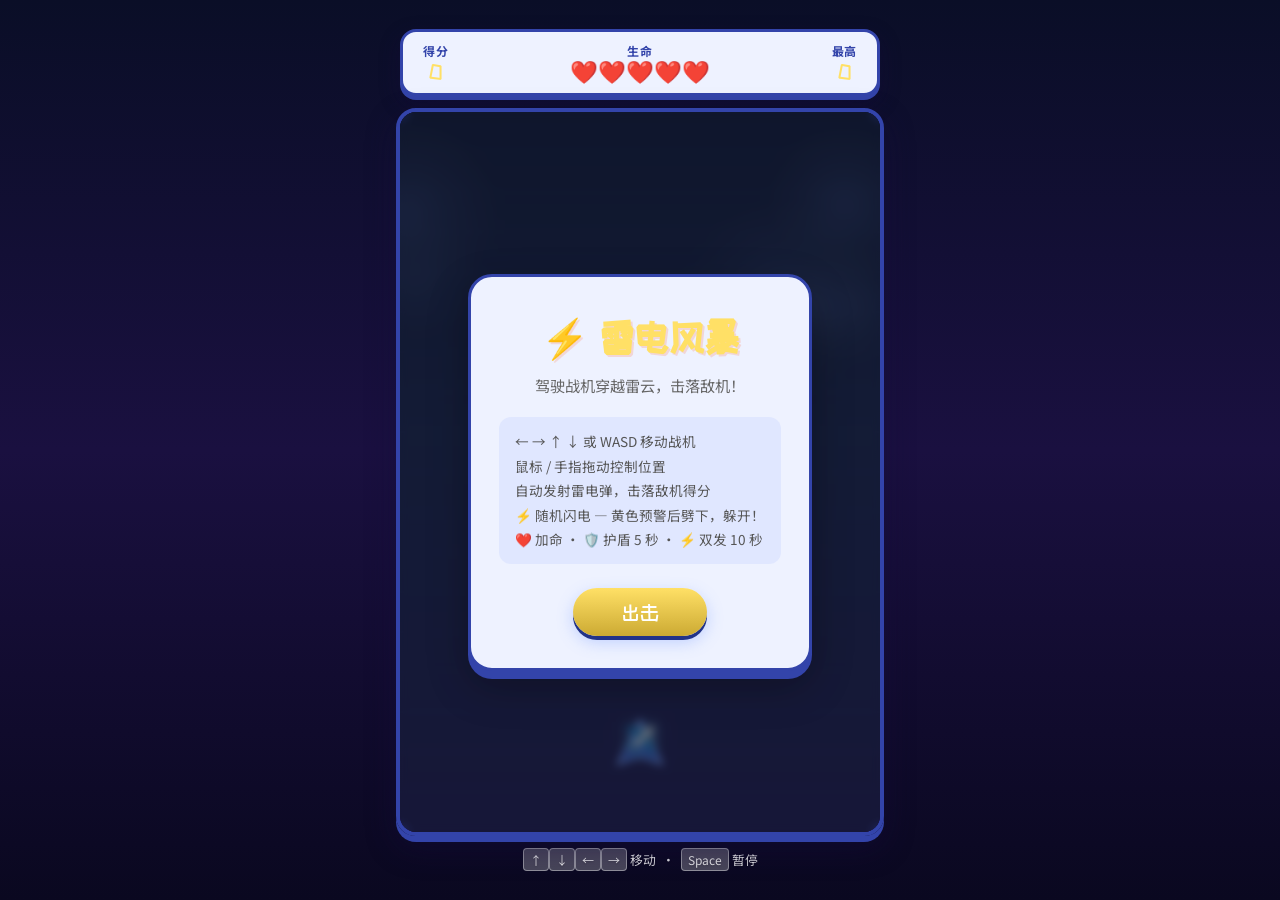
==== leidian/index.html @ 183c829e "fix: leidian" ====
<!DOCTYPE html>
<html lang="zh-CN">
<head>
  <meta charset="UTF-8">
  <meta name="viewport" content="width=device-width, initial-scale=1.0, user-scalable=no">
  <title>雷电风暴 · Thunder Strike</title>
  <link rel="preconnect" href="https://fonts.googleapis.com">
  <link rel="preconnect" href="https://fonts.gstatic.com" crossorigin>
  <link href="https://fonts.googleapis.com/css2?family=ZCOOL+KuaiLe&family=Noto+Sans+SC:wght@400;700&display=swap" rel="stylesheet">
  <link rel="stylesheet" href="style.css">
</head>
<body>
  <div id="app">
    <header class="hud">
      <div class="hud-item">
        <span class="hud-label">得分</span>
        <span id="score" class="hud-value">0</span>
      </div>
      <div class="hud-item">
        <span class="hud-label">生命</span>
        <span id="lives" class="hud-value">❤️❤️❤️❤️❤️</span>
      </div>
      <div class="hud-item">
        <span class="hud-label">最高</span>
        <span id="highscore" class="hud-value">0</span>
      </div>
    </header>

    <div class="canvas-wrap">
      <canvas id="game" width="480" height="720"></canvas>

      <div id="overlay-start" class="overlay">
        <div class="overlay-card">
          <h1>⚡ 雷电风暴</h1>
          <p class="subtitle">驾驶战机穿越雷云，击落敌机！</p>
          <ul class="tips">
            <li>← → ↑ ↓ 或 WASD 移动战机</li>
            <li>鼠标 / 手指拖动控制位置</li>
            <li>自动发射雷电弹，击落敌机得分</li>
            <li>⚡ 随机闪电 — 黄色预警后劈下，躲开！</li>
            <li>❤️ 加命 · 🛡️ 护盾 5 秒 · ⚡ 双发 10 秒</li>
          </ul>
          <button id="btn-start" class="btn-primary">出击</button>
        </div>
      </div>

      <div id="overlay-pause" class="overlay hidden">
        <div class="overlay-card">
          <h2 class="overlay-title">暂停</h2>
          <button id="btn-resume" class="btn-primary">继续</button>
        </div>
      </div>

      <div id="overlay-gameover" class="overlay hidden">
        <div class="overlay-card overlay-card--gameover">
          <h2 class="overlay-title">游戏结束</h2>
          <div class="score-panel">
            <span class="score-label">本次得分</span>
            <span id="final-score" class="score-number">0</span>
          </div>
          <div id="new-record" class="record-badge hidden">🎉 新纪录</div>
          <button id="btn-restart" class="btn-primary">再来一局</button>
        </div>
      </div>
    </div>

    <footer class="controls-hint">
      <kbd>↑</kbd><kbd>↓</kbd><kbd>←</kbd><kbd>→</kbd> 移动 &nbsp;·&nbsp; <kbd>Space</kbd> 暂停
    </footer>
  </div>

  <script src="game.js"></script>
</body>
</html>
---- leidian/style.css ----
*,
*::before,
*::after {
  box-sizing: border-box;
  margin: 0;
  padding: 0;
}

:root {
  --sky-top: #0a0e27;
  --sky-bottom: #1a1040;
  --grass: #141b3d;
  --grass-dark: #0a0820;
  --wood: #3344aa;
  --wood-light: #6677cc;
  --cream: #eef2ff;
  --accent: #ffe066;
  --accent-dark: #ccaa33;
  --shadow: rgba(20, 10, 60, 0.45);
  --font-display: 'ZCOOL KuaiLe', cursive;
  --font-body: 'Noto Sans SC', sans-serif;
}

html, body {
  height: 100%;
  overflow: hidden;
}

body {
  font-family: var(--font-body);
  background: linear-gradient(180deg, var(--sky-top) 0%, var(--sky-bottom) 50%, #0a0820 100%);
  display: flex;
  align-items: center;
  justify-content: center;
  min-height: 100dvh;
}

#app {
  display: flex;
  flex-direction: column;
  align-items: center;
  gap: 12px;
  padding: 16px;
  width: 100%;
  max-width: 520px;
}

.hud {
  display: flex;
  justify-content: space-between;
  width: 100%;
  max-width: 480px;
  background: var(--cream);
  border: 3px solid var(--wood);
  border-radius: 16px;
  padding: 10px 20px;
  box-shadow: 0 4px 0 var(--wood), 0 8px 20px var(--shadow);
}

.hud-item {
  display: flex;
  flex-direction: column;
  align-items: center;
  gap: 2px;
}

.hud-label {
  font-size: 0.75rem;
  color: var(--wood);
  font-weight: 700;
  letter-spacing: 0.05em;
}

.hud-value {
  font-family: var(--font-display);
  font-size: 1.4rem;
  color: var(--accent);
  line-height: 1;
}

.canvas-wrap {
  position: relative;
  border: 4px solid var(--wood);
  border-radius: 20px;
  overflow: hidden;
  box-shadow:
    0 6px 0 var(--wood),
    0 12px 30px var(--shadow),
    inset 0 0 60px rgba(255, 255, 255, 0.15);
  line-height: 0;
}

#game {
  display: block;
  width: 100%;
  max-width: 480px;
  height: auto;
  touch-action: none;
  cursor: none;
}

.overlay {
  position: absolute;
  inset: 0;
  display: flex;
  align-items: center;
  justify-content: center;
  background: rgba(20, 30, 50, 0.55);
  backdrop-filter: blur(4px);
  z-index: 10;
  transition: opacity 0.3s ease;
  line-height: 1.5;
}

.overlay.hidden {
  display: none;
}

.overlay-card {
  background: var(--cream);
  border: 3px solid var(--wood);
  border-radius: 24px;
  padding: 32px 28px;
  text-align: center;
  max-width: 90%;
  min-width: 240px;
  box-shadow: 0 8px 0 var(--wood), 0 16px 40px rgba(0, 0, 0, 0.3);
  animation: popIn 0.4s cubic-bezier(0.34, 1.56, 0.64, 1);
  display: flex;
  flex-direction: column;
  align-items: center;
  gap: 0;
}

.overlay-title {
  font-family: var(--font-display);
  font-size: 1.75rem;
  color: var(--wood);
  margin: 0 0 20px;
  line-height: 1.2;
}

@keyframes popIn {
  from {
    opacity: 0;
    transform: scale(0.8) translateY(20px);
  }
  to {
    opacity: 1;
    transform: scale(1) translateY(0);
  }
}

.overlay-card h1 {
  font-family: var(--font-display);
  font-size: 2.4rem;
  color: var(--accent);
  margin-bottom: 8px;
  text-shadow: 2px 2px 0 rgba(255, 107, 53, 0.2);
}

.overlay-card h2:not(.overlay-title) {
  font-family: var(--font-display);
  font-size: 2rem;
  color: var(--wood);
  margin: 0 0 20px;
  line-height: 1.2;
}

.subtitle {
  color: #666;
  font-size: 0.95rem;
  margin-bottom: 20px;
}

.tips {
  list-style: none;
  text-align: left;
  font-size: 0.85rem;
  color: #555;
  line-height: 1.8;
  margin-bottom: 24px;
  padding: 12px 16px;
  background: rgba(100, 140, 255, 0.1);
  border-radius: 12px;
}

.btn-primary {
  font-family: var(--font-display);
  font-size: 1.3rem;
  color: white;
  background: linear-gradient(180deg, var(--accent) 0%, var(--accent-dark) 100%);
  border: none;
  border-radius: 50px;
  padding: 14px 48px;
  cursor: pointer;
  box-shadow: 0 4px 0 #223388, 0 6px 16px rgba(100, 140, 255, 0.35);
  transition: transform 0.1s, box-shadow 0.1s;
}

.btn-primary:hover {
  transform: translateY(-2px);
  box-shadow: 0 6px 0 #223388, 0 10px 24px rgba(100, 140, 255, 0.45);
}

.btn-primary:active {
  transform: translateY(2px);
  box-shadow: 0 2px 0 #223388;
}

.overlay-card--gameover {
  padding: 28px 32px 32px;
}

.score-panel {
  display: flex;
  flex-direction: column;
  align-items: center;
  gap: 4px;
  width: 100%;
  padding: 16px 20px;
  margin-bottom: 16px;
  background: rgba(255, 224, 102, 0.12);
  border: 2px dashed rgba(139, 90, 43, 0.25);
  border-radius: 16px;
}

.score-label {
  font-size: 0.85rem;
  font-weight: 700;
  color: var(--wood);
  letter-spacing: 0.08em;
  line-height: 1.4;
}

.score-number {
  font-family: var(--font-display);
  font-size: 3rem;
  color: var(--accent);
  line-height: 1.1;
}

.record-badge {
  display: inline-block;
  font-family: var(--font-display);
  font-size: 1rem;
  color: #c47d00;
  background: linear-gradient(180deg, #fff3c4 0%, #ffe08a 100%);
  border: 2px solid #f5a623;
  border-radius: 999px;
  padding: 6px 18px;
  margin-bottom: 20px;
  line-height: 1.4;
  animation: badgePulse 1.2s ease infinite alternate;
}

.record-badge.hidden {
  display: none;
}

@keyframes badgePulse {
  from {
    box-shadow: 0 0 0 0 rgba(245, 166, 35, 0.4);
  }
  to {
    box-shadow: 0 0 0 8px rgba(245, 166, 35, 0);
  }
}

.overlay-card--gameover .btn-primary {
  width: 100%;
  margin-top: 4px;
}

.controls-hint {
  font-size: 0.8rem;
  color: rgba(255, 255, 255, 0.85);
  text-shadow: 0 1px 2px rgba(0, 0, 0, 0.2);
}

.controls-hint kbd {
  display: inline-block;
  background: rgba(255, 255, 255, 0.25);
  border: 1px solid rgba(255, 255, 255, 0.4);
  border-radius: 4px;
  padding: 2px 6px;
  font-family: var(--font-body);
  font-size: 0.75rem;
}

@keyframes shake {
  0%, 100% { transform: translateX(0); }
  20% { transform: translateX(-6px); }
  40% { transform: translateX(6px); }
  60% { transform: translateX(-4px); }
  80% { transform: translateX(4px); }
}

.canvas-wrap.shake,
#game.shake {
  animation: shake 0.3s ease;
}

@media (max-width: 520px) {
  .hud-value {
    font-size: 1.1rem;
  }

  .overlay-card h1 {
    font-size: 2rem;
  }

  .controls-hint {
    display: none;
  }
}
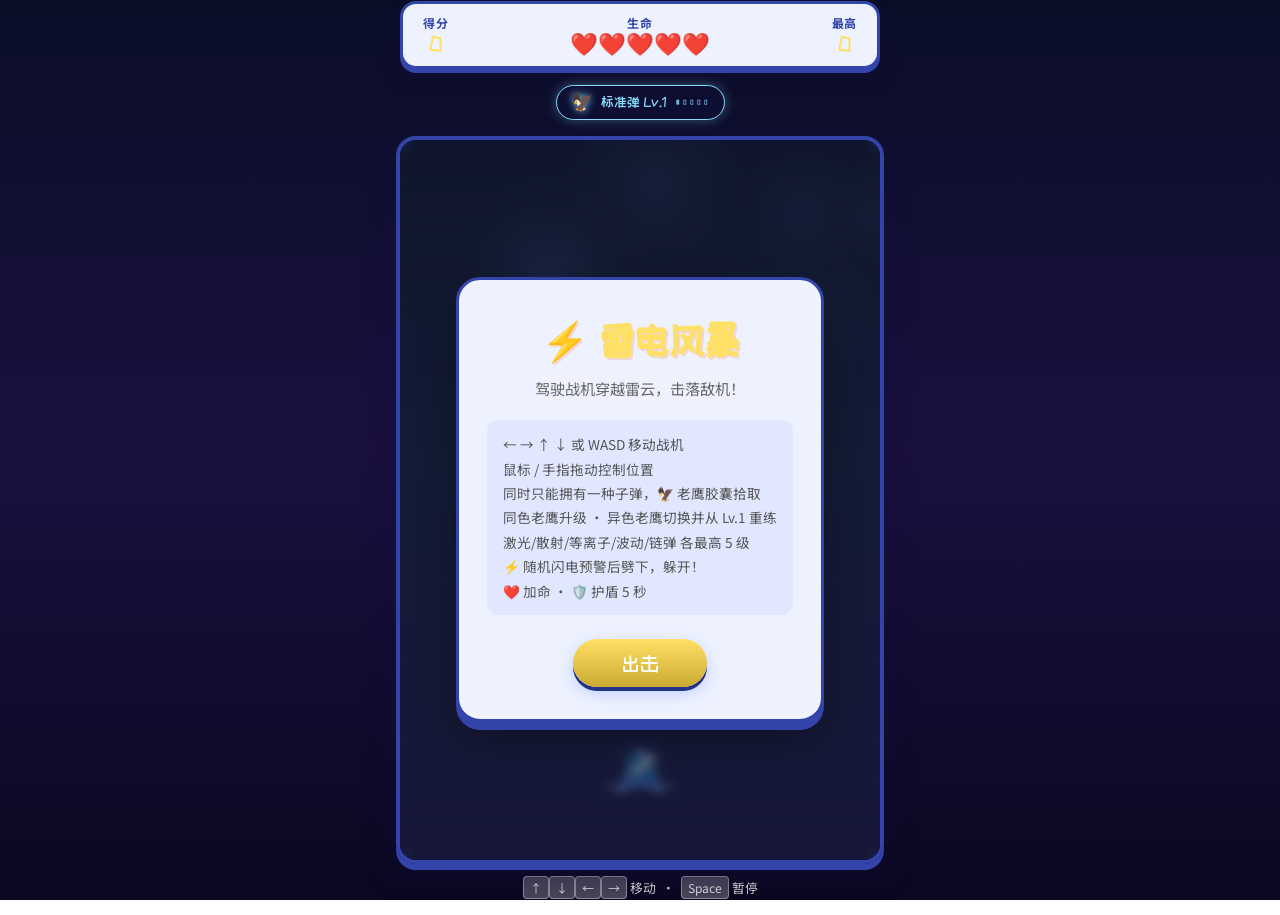
==== commit ed264f28: "feat(leidian): add single-weapon upgrade system with eagle pickups Switching bullet types resets to " ====
--- a/leidian/index.html
+++ b/leidian/index.html
@@ -26,6 +26,8 @@
       </div>
     </header>
 
+    <div id="weapons" class="weapons-bar"></div>
+
     <div class="canvas-wrap">
       <canvas id="game" width="480" height="720"></canvas>
 
@@ -36,9 +38,11 @@
           <ul class="tips">
             <li>← → ↑ ↓ 或 WASD 移动战机</li>
             <li>鼠标 / 手指拖动控制位置</li>
-            <li>自动发射雷电弹，击落敌机得分</li>
-            <li>⚡ 随机闪电 — 黄色预警后劈下，躲开！</li>
-            <li>❤️ 加命 · 🛡️ 护盾 5 秒 · ⚡ 双发 10 秒</li>
+            <li>同时只能拥有一种子弹，🦅 老鹰胶囊拾取</li>
+            <li>同色老鹰升级 · 异色老鹰切换并从 Lv.1 重练</li>
+            <li>激光/散射/等离子/波动/链弹 各最高 5 级</li>
+            <li>⚡ 随机闪电预警后劈下，躲开！</li>
+            <li>❤️ 加命 · 🛡️ 护盾 5 秒</li>
           </ul>
           <button id="btn-start" class="btn-primary">出击</button>
         </div>
--- a/leidian/style.css
+++ b/leidian/style.css
@@ -78,6 +78,47 @@
   line-height: 1;
 }
 
+.weapons-bar {
+  display: flex;
+  flex-wrap: wrap;
+  gap: 6px;
+  justify-content: center;
+  width: 100%;
+  max-width: 480px;
+  min-height: 28px;
+  padding: 4px 8px;
+}
+
+.weapon-tag {
+  font-family: var(--font-display);
+  font-size: 0.85rem;
+  color: var(--wc, var(--accent));
+  background: rgba(20, 20, 60, 0.08);
+  border: 1.5px solid var(--wc, var(--accent));
+  border-radius: 999px;
+  padding: 4px 14px;
+  line-height: 1.4;
+  display: inline-flex;
+  align-items: center;
+  gap: 8px;
+}
+
+.weapon-active {
+  background: rgba(20, 20, 80, 0.12);
+  box-shadow: 0 0 12px color-mix(in srgb, var(--wc) 35%, transparent);
+}
+
+.weapon-eagle {
+  font-size: 1.1rem;
+  filter: drop-shadow(0 0 4px var(--wc));
+}
+
+.weapon-bars {
+  font-size: 0.7rem;
+  letter-spacing: 1px;
+  opacity: 0.85;
+}
+
 .canvas-wrap {
   position: relative;
   border: 4px solid var(--wood);
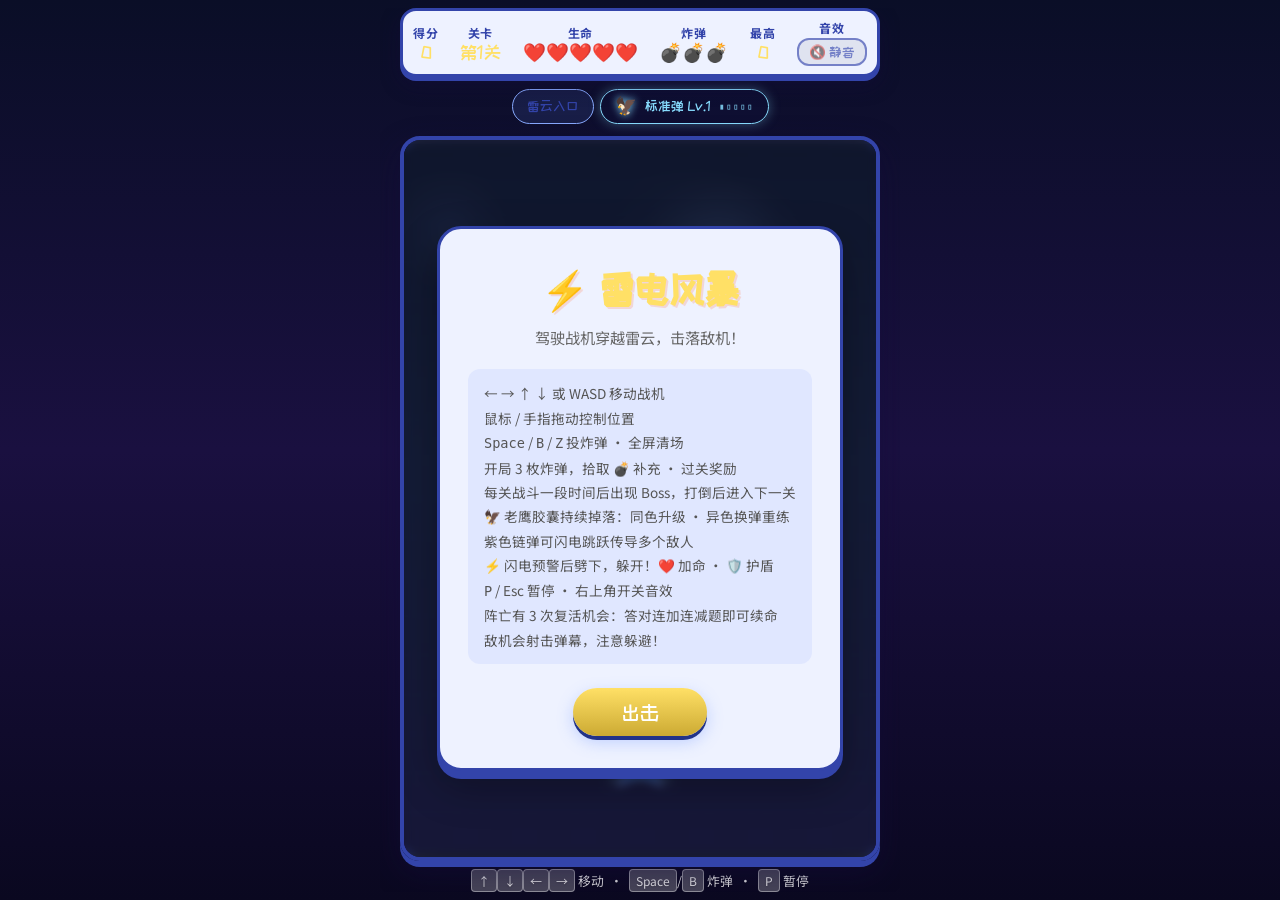
==== commit f51f6ade: "feat(leidian): ship combat loop with audio, bombs, bosses, and revive quizzes Add Web Audio SFX/BGM," ====
--- a/leidian/index.html
+++ b/leidian/index.html
@@ -17,12 +17,24 @@
         <span id="score" class="hud-value">0</span>
       </div>
       <div class="hud-item">
+        <span class="hud-label">关卡</span>
+        <span id="stage" class="hud-value" title="雷云入口">第1关</span>
+      </div>
+      <div class="hud-item">
         <span class="hud-label">生命</span>
         <span id="lives" class="hud-value">❤️❤️❤️❤️❤️</span>
       </div>
       <div class="hud-item">
+        <span class="hud-label">炸弹</span>
+        <span id="bombs" class="hud-value">💣💣💣</span>
+      </div>
+      <div class="hud-item">
         <span class="hud-label">最高</span>
         <span id="highscore" class="hud-value">0</span>
+      </div>
+      <div class="hud-item hud-item--mute">
+        <span class="hud-label">音效</span>
+        <button id="btn-mute" class="btn-mute muted" type="button" title="点击开启音效">🔇 静音</button>
       </div>
     </header>
 
@@ -30,6 +42,7 @@
 
     <div class="canvas-wrap">
       <canvas id="game" width="480" height="720"></canvas>
+      <button id="btn-bomb" class="btn-bomb" type="button" title="投炸弹" disabled>💣 3</button>
 
       <div id="overlay-start" class="overlay">
         <div class="overlay-card">
@@ -38,11 +51,15 @@
           <ul class="tips">
             <li>← → ↑ ↓ 或 WASD 移动战机</li>
             <li>鼠标 / 手指拖动控制位置</li>
-            <li>同时只能拥有一种子弹，🦅 老鹰胶囊拾取</li>
-            <li>同色老鹰升级 · 异色老鹰切换并从 Lv.1 重练</li>
-            <li>激光/散射/等离子/波动/链弹 各最高 5 级</li>
-            <li>⚡ 随机闪电预警后劈下，躲开！</li>
-            <li>❤️ 加命 · 🛡️ 护盾 5 秒</li>
+            <li><kbd>Space</kbd> / <kbd>B</kbd> / <kbd>Z</kbd> 投炸弹 · 全屏清场</li>
+            <li>开局 3 枚炸弹，拾取 💣 补充 · 过关奖励</li>
+            <li>每关战斗一段时间后出现 Boss，打倒后进入下一关</li>
+            <li>🦅 老鹰胶囊持续掉落：同色升级 · 异色换弹重练</li>
+            <li>紫色链弹可闪电跳跃传导多个敌人</li>
+            <li>⚡ 闪电预警后劈下，躲开！❤️ 加命 · 🛡️ 护盾</li>
+            <li><kbd>P</kbd> / Esc 暂停 · 右上角开关音效</li>
+            <li>阵亡有 3 次复活机会：答对连加连减题即可续命</li>
+            <li>敌机会射击弹幕，注意躲避！</li>
           </ul>
           <button id="btn-start" class="btn-primary">出击</button>
         </div>
@@ -52,6 +69,20 @@
         <div class="overlay-card">
           <h2 class="overlay-title">暂停</h2>
           <button id="btn-resume" class="btn-primary">继续</button>
+        </div>
+      </div>
+
+      <div id="overlay-revive" class="overlay hidden">
+        <div class="overlay-card overlay-card--revive">
+          <h2 class="overlay-title">最后机会！</h2>
+          <p class="revive-hint">答对这道连加连减题即可复活（每局共 3 次）</p>
+          <div id="revive-expr" class="revive-expr">1 + 2 - 3 = ?</div>
+          <form id="revive-form" class="revive-form" autocomplete="off">
+            <input id="revive-answer" class="revive-input" type="number" inputmode="numeric" placeholder="答案" required>
+            <button type="submit" class="btn-primary">复活</button>
+          </form>
+          <p id="revive-feedback" class="revive-feedback"></p>
+          <button id="btn-revive-skip" class="btn-secondary" type="button">放弃复活</button>
         </div>
       </div>
 
@@ -69,10 +100,12 @@
     </div>
 
     <footer class="controls-hint">
-      <kbd>↑</kbd><kbd>↓</kbd><kbd>←</kbd><kbd>→</kbd> 移动 &nbsp;·&nbsp; <kbd>Space</kbd> 暂停
+      <kbd>↑</kbd><kbd>↓</kbd><kbd>←</kbd><kbd>→</kbd> 移动 &nbsp;·&nbsp;
+      <kbd>Space</kbd>/<kbd>B</kbd> 炸弹 &nbsp;·&nbsp; <kbd>P</kbd> 暂停
     </footer>
   </div>
 
+  <script src="audio.js"></script>
   <script src="game.js"></script>
 </body>
 </html>
--- a/leidian/style.css
+++ b/leidian/style.css
@@ -30,31 +30,37 @@
   font-family: var(--font-body);
   background: linear-gradient(180deg, var(--sky-top) 0%, var(--sky-bottom) 50%, #0a0820 100%);
   display: flex;
-  align-items: center;
+  align-items: stretch;
   justify-content: center;
   min-height: 100dvh;
+  padding: max(8px, env(safe-area-inset-top)) 8px max(8px, env(safe-area-inset-bottom));
 }
 
 #app {
   display: flex;
   flex-direction: column;
   align-items: center;
-  gap: 12px;
-  padding: 16px;
+  gap: 8px;
   width: 100%;
   max-width: 520px;
+  height: 100%;
+  max-height: 100dvh;
+  overflow: hidden;
 }
 
 .hud {
   display: flex;
   justify-content: space-between;
+  align-items: center;
+  gap: 4px;
   width: 100%;
   max-width: 480px;
   background: var(--cream);
   border: 3px solid var(--wood);
   border-radius: 16px;
-  padding: 10px 20px;
+  padding: 8px 10px;
   box-shadow: 0 4px 0 var(--wood), 0 8px 20px var(--shadow);
+  flex-wrap: wrap;
 }
 
 .hud-item {
@@ -73,9 +79,84 @@
 
 .hud-value {
   font-family: var(--font-display);
-  font-size: 1.4rem;
+  font-size: 1.15rem;
   color: var(--accent);
   line-height: 1;
+  white-space: nowrap;
+}
+
+.hud-item--mute {
+  justify-content: center;
+}
+
+.btn-mute {
+  font-family: var(--font-display);
+  font-size: 0.85rem;
+  line-height: 1.2;
+  color: var(--wood);
+  background: rgba(51, 68, 170, 0.12);
+  border: 2px solid var(--wood);
+  border-radius: 12px;
+  padding: 4px 10px;
+  min-width: 52px;
+  cursor: pointer;
+  transition: transform 0.12s, background 0.15s, box-shadow 0.15s;
+  position: relative;
+  z-index: 100;
+  pointer-events: auto;
+  -webkit-tap-highlight-color: transparent;
+  touch-action: manipulation;
+}
+
+.btn-mute.sound-on {
+  background: rgba(100, 180, 255, 0.2);
+  box-shadow: 0 0 8px rgba(100, 180, 255, 0.35);
+}
+
+.btn-mute--tap {
+  transform: scale(0.92);
+  background: rgba(255, 224, 102, 0.35);
+}
+
+.btn-mute:hover {
+  transform: scale(1.05);
+}
+
+.btn-mute.muted {
+  opacity: 0.65;
+  background: rgba(80, 80, 100, 0.15);
+  box-shadow: none;
+}
+
+.sound-toast {
+  position: fixed;
+  top: 20%;
+  left: 50%;
+  transform: translate(-50%, -8px);
+  background: rgba(15, 20, 50, 0.92);
+  color: #ffe066;
+  font-family: var(--font-display);
+  font-size: 1.1rem;
+  padding: 10px 22px;
+  border-radius: 12px;
+  border: 2px solid #6677cc;
+  z-index: 9999;
+  pointer-events: none;
+  opacity: 0;
+  transition: opacity 0.2s, transform 0.2s;
+}
+
+.sound-toast.show {
+  opacity: 1;
+  transform: translate(-50%, 0);
+}
+
+.hud {
+  position: relative;
+  z-index: 50;
+  flex-shrink: 0;
+  width: 100%;
+  max-width: 480px;
 }
 
 .weapons-bar {
@@ -87,6 +168,7 @@
   max-width: 480px;
   min-height: 28px;
   padding: 4px 8px;
+  flex-shrink: 0;
 }
 
 .weapon-tag {
@@ -113,6 +195,12 @@
   filter: drop-shadow(0 0 4px var(--wc));
 }
 
+.weapon-stage {
+  --wc: #88aaff;
+  color: #3344aa;
+  background: rgba(100, 140, 255, 0.12);
+}
+
 .weapon-bars {
   font-size: 0.7rem;
   letter-spacing: 1px;
@@ -121,6 +209,13 @@
 
 .canvas-wrap {
   position: relative;
+  flex: 1;
+  min-height: 0;
+  width: 100%;
+  max-width: 480px;
+  display: flex;
+  align-items: center;
+  justify-content: center;
   border: 4px solid var(--wood);
   border-radius: 20px;
   overflow: hidden;
@@ -131,10 +226,48 @@
   line-height: 0;
 }
 
+.btn-bomb {
+  position: absolute;
+  right: 14px;
+  bottom: 18px;
+  z-index: 5;
+  width: 64px;
+  height: 64px;
+  border-radius: 50%;
+  border: 3px solid #ffcc66;
+  background: radial-gradient(circle at 35% 30%, #ffe9a8, #cc7722 70%, #884400);
+  color: #1a1040;
+  font-family: var(--font-display);
+  font-size: 1rem;
+  font-weight: 700;
+  cursor: pointer;
+  box-shadow: 0 4px 0 #664400, 0 8px 18px rgba(0, 0, 0, 0.35);
+  touch-action: manipulation;
+  -webkit-tap-highlight-color: transparent;
+  line-height: 1.1;
+  transition: transform 0.1s, opacity 0.15s;
+}
+
+.btn-bomb:hover:not(:disabled) {
+  transform: scale(1.06);
+}
+
+.btn-bomb:active:not(:disabled) {
+  transform: scale(0.94);
+  box-shadow: 0 2px 0 #664400, 0 4px 10px rgba(0, 0, 0, 0.3);
+}
+
+.btn-bomb:disabled {
+  opacity: 0.35;
+  cursor: not-allowed;
+  filter: grayscale(0.4);
+}
+
 #game {
   display: block;
   width: 100%;
   max-width: 480px;
+  max-height: 100%;
   height: auto;
   touch-action: none;
   cursor: none;
@@ -313,10 +446,89 @@
   margin-top: 4px;
 }
 
+.overlay-card--revive {
+  max-width: 340px;
+  gap: 12px;
+}
+
+.revive-hint {
+  font-size: 0.9rem;
+  color: var(--wood);
+  line-height: 1.45;
+  margin: 0;
+}
+
+.revive-expr {
+  font-family: var(--font-display);
+  font-size: 1.65rem;
+  color: #3344aa;
+  background: rgba(100, 140, 255, 0.12);
+  border: 2px dashed rgba(51, 68, 170, 0.35);
+  border-radius: 14px;
+  padding: 14px 16px;
+  width: 100%;
+  letter-spacing: 0.04em;
+}
+
+.revive-form {
+  display: flex;
+  flex-direction: column;
+  gap: 10px;
+  width: 100%;
+}
+
+.revive-input {
+  font-family: var(--font-display);
+  font-size: 1.5rem;
+  text-align: center;
+  color: #1a1040;
+  background: #fff;
+  border: 3px solid var(--wood);
+  border-radius: 14px;
+  padding: 10px 14px;
+  width: 100%;
+  outline: none;
+}
+
+.revive-input:focus {
+  border-color: #6677cc;
+  box-shadow: 0 0 0 3px rgba(100, 140, 255, 0.25);
+}
+
+.revive-feedback {
+  min-height: 1.2em;
+  font-size: 0.95rem;
+  font-weight: 700;
+  color: #cc3355;
+  margin: 0;
+}
+
+.revive-feedback.ok {
+  color: #2a8a4a;
+}
+
+.btn-secondary {
+  font-family: var(--font-body);
+  font-size: 0.95rem;
+  font-weight: 700;
+  color: var(--wood);
+  background: transparent;
+  border: 2px solid rgba(51, 68, 170, 0.35);
+  border-radius: 50px;
+  padding: 10px 24px;
+  cursor: pointer;
+  width: 100%;
+}
+
+.btn-secondary:hover {
+  background: rgba(51, 68, 170, 0.08);
+}
+
 .controls-hint {
   font-size: 0.8rem;
   color: rgba(255, 255, 255, 0.85);
   text-shadow: 0 1px 2px rgba(0, 0, 0, 0.2);
+  flex-shrink: 0;
 }
 
 .controls-hint kbd {
@@ -343,8 +555,30 @@
 }
 
 @media (max-width: 520px) {
+  .hud {
+    padding: 6px 6px;
+  }
+
+  .hud-label {
+    font-size: 0.65rem;
+  }
+
   .hud-value {
-    font-size: 1.1rem;
+    font-size: 0.95rem;
+  }
+
+  .btn-mute {
+    font-size: 0.75rem;
+    min-width: 44px;
+    padding: 3px 6px;
+  }
+
+  .btn-bomb {
+    width: 56px;
+    height: 56px;
+    font-size: 0.9rem;
+    right: 10px;
+    bottom: 14px;
   }
 
   .overlay-card h1 {
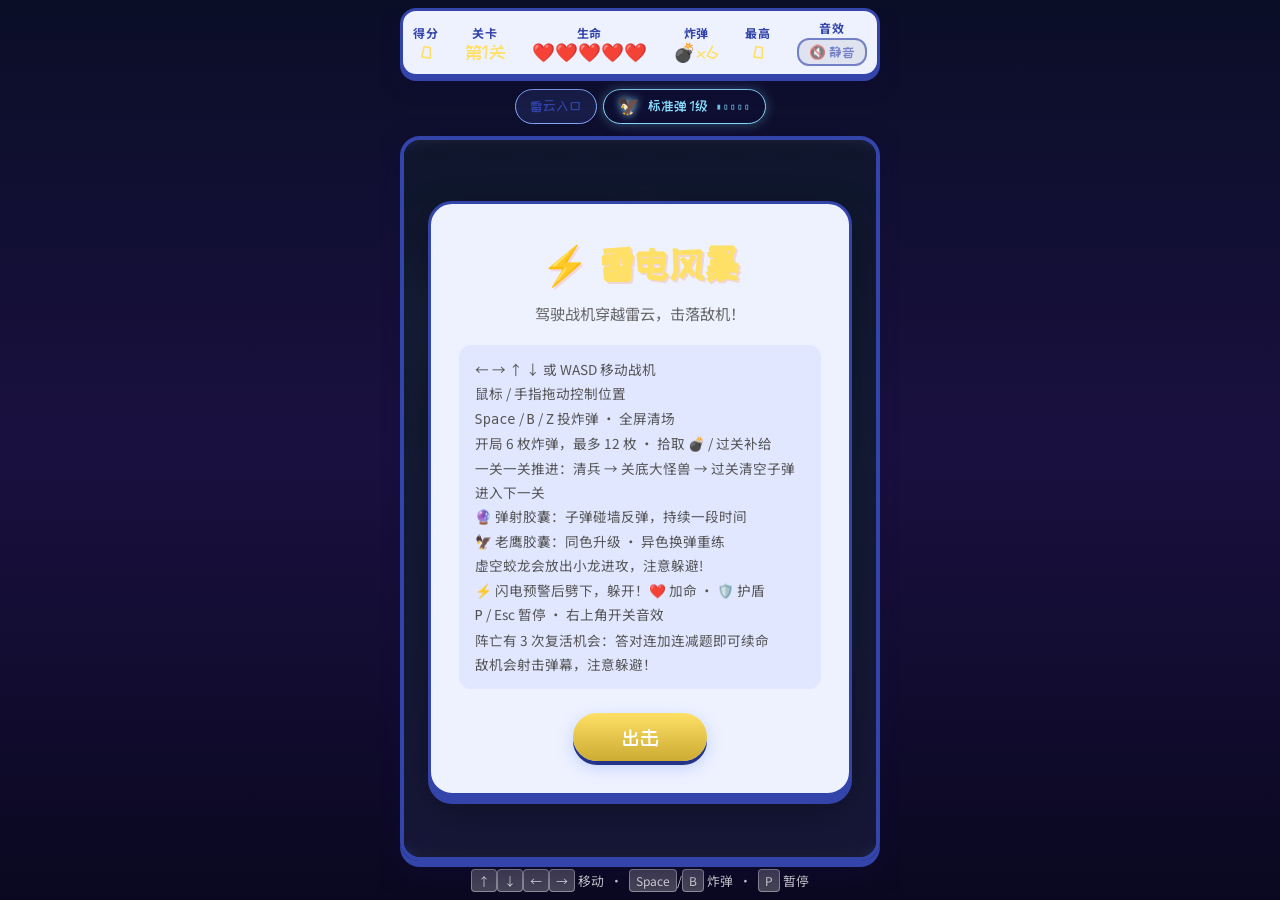
==== commit 7424659e: "feat(leidian): polish bounce/boss stages and add teaching README Ignore Playwright CLI dumps, length" ====
--- a/leidian/index.html
+++ b/leidian/index.html
@@ -52,10 +52,11 @@
             <li>← → ↑ ↓ 或 WASD 移动战机</li>
             <li>鼠标 / 手指拖动控制位置</li>
             <li><kbd>Space</kbd> / <kbd>B</kbd> / <kbd>Z</kbd> 投炸弹 · 全屏清场</li>
-            <li>开局 3 枚炸弹，拾取 💣 补充 · 过关奖励</li>
-            <li>每关战斗一段时间后出现 Boss，打倒后进入下一关</li>
-            <li>🦅 老鹰胶囊持续掉落：同色升级 · 异色换弹重练</li>
-            <li>紫色链弹可闪电跳跃传导多个敌人</li>
+            <li>开局 6 枚炸弹，最多 12 枚 · 拾取 💣 / 过关补给</li>
+            <li>一关一关推进：清兵 → 关底大怪兽 → 过关清空子弹进入下一关</li>
+            <li>🔮 弹射胶囊：子弹碰墙反弹，持续一段时间</li>
+            <li>🦅 老鹰胶囊：同色升级 · 异色换弹重练</li>
+            <li>虚空蛟龙会放出小龙进攻，注意躲避!</li>
             <li>⚡ 闪电预警后劈下，躲开！❤️ 加命 · 🛡️ 护盾</li>
             <li><kbd>P</kbd> / Esc 暂停 · 右上角开关音效</li>
             <li>阵亡有 3 次复活机会：答对连加连减题即可续命</li>
--- a/leidian/style.css
+++ b/leidian/style.css
@@ -201,6 +201,18 @@
   background: rgba(100, 140, 255, 0.12);
 }
 
+.weapon-bounce {
+  --wc: #c88cff;
+  color: #6633aa;
+  background: rgba(200, 140, 255, 0.18);
+  animation: bouncePulse 0.8s ease-in-out infinite alternate;
+}
+
+@keyframes bouncePulse {
+  from { box-shadow: 0 0 0 rgba(200, 140, 255, 0); }
+  to { box-shadow: 0 0 10px rgba(200, 140, 255, 0.45); }
+}
+
 .weapon-bars {
   font-size: 0.7rem;
   letter-spacing: 1px;
